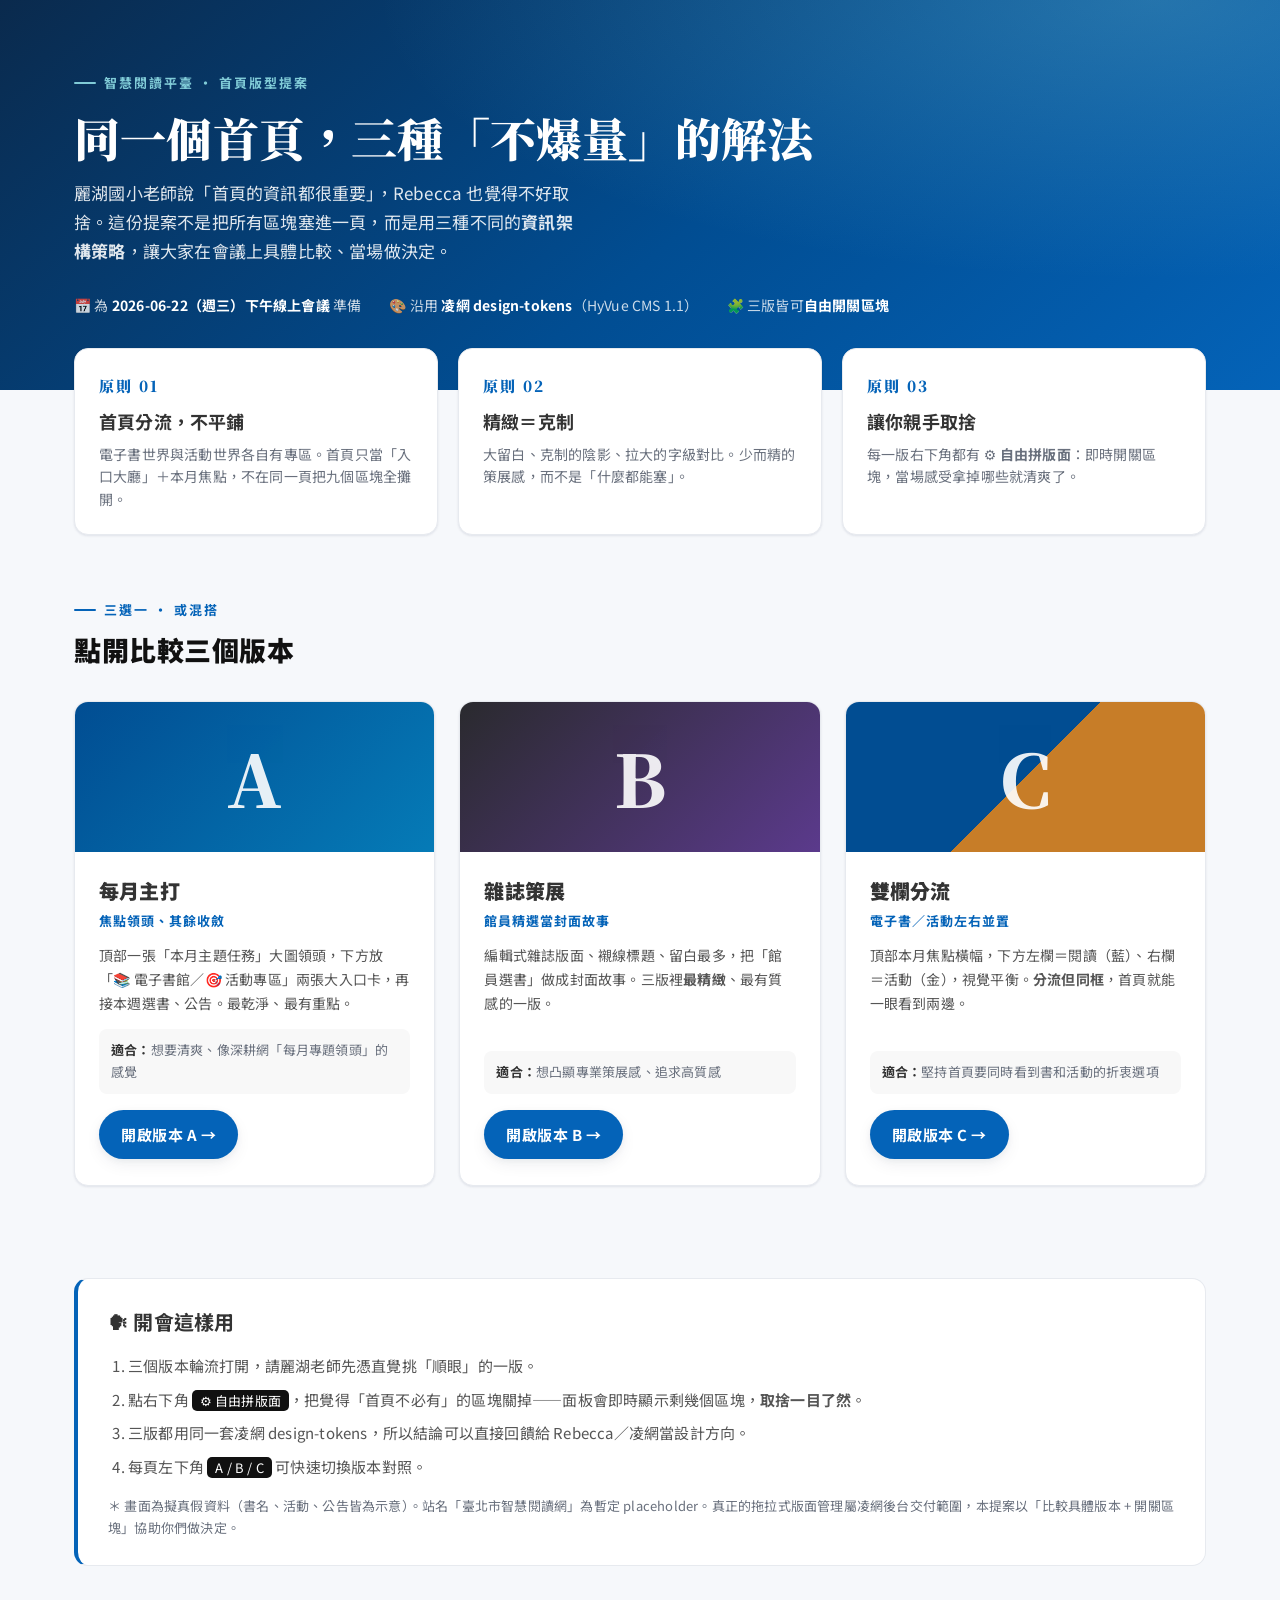
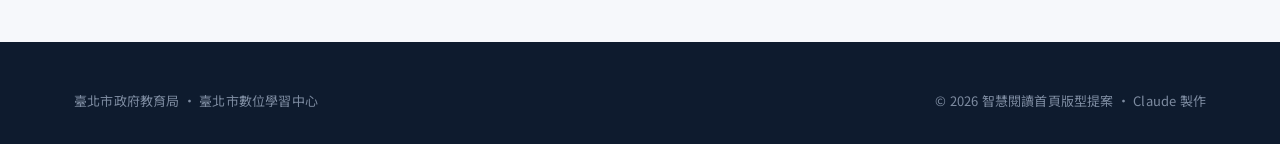
==== index.html @ 20377c33 "智慧閱讀首頁版型提案：3 版本 + 可開關區塊 + 真實 YouTube（小主播/小小說書人） Co-Authored-By: Claude Opus 4.8 (1M context) <norepl" ====
<!DOCTYPE html>
<html lang="zh-Hant">
<head>
<meta charset="UTF-8">
<meta name="viewport" content="width=device-width, initial-scale=1">
<title>智慧閱讀首頁 · 三版型提案｜2026-06-22 線上會議</title>
<link rel="preconnect" href="https://fonts.googleapis.com">
<link rel="preconnect" href="https://fonts.gstatic.com" crossorigin>
<link href="https://fonts.googleapis.com/css2?family=Noto+Sans+TC:wght@400;500;700;900&family=Noto+Serif+TC:wght@700;900&display=swap" rel="stylesheet">
<link rel="stylesheet" href="assets/base.css">
<style>
  body { background: #f6f8fb; }
  .cover-hero {
    background:
      radial-gradient(110% 130% at 90% 0%, rgba(128,203,215,.28), transparent 55%),
      linear-gradient(140deg, #0a2a4d, var(--color-primary-30) 55%, var(--color-primary-50));
    color: #fff; padding: 64px 0 72px;
  }
  .cover-hero .eyebrow { color: var(--color-secondary-80); }
  .cover-hero h1 { font-family: var(--font-serif); font-size: 46px; font-weight: 900; line-height: 1.2; margin: 16px 0 14px; }
  .cover-hero p { font-size: 17px; color: rgba(255,255,255,.88); max-width: 56ch; margin: 0; }
  .meta-row { display: flex; gap: 28px; margin-top: 28px; flex-wrap: wrap; font-size: 14px; color: rgba(255,255,255,.8); }
  .meta-row b { color: #fff; }

  .principle { display: grid; grid-template-columns: repeat(3,1fr); gap: 20px; margin-top: -42px; position: relative; z-index: 2; }
  .principle .card { padding: 24px; }
  .principle .num { font-family: var(--font-serif); font-weight: 900; color: var(--color-primary-50); font-size: 15px; letter-spacing: 2px; }
  .principle h3 { margin: 8px 0 6px; font-size: 18px; }
  .principle p { margin: 0; font-size: 14px; color: var(--color-neutral-30); line-height: 1.6; }

  .ver-cards { display: grid; grid-template-columns: repeat(3,1fr); gap: 24px; }
  .ver-card { display: flex; flex-direction: column; overflow: hidden; padding: 0; }
  .ver-card__top { height: 150px; position: relative; display: grid; place-items: center; color: #fff; }
  .vt-a { background: linear-gradient(135deg, var(--color-primary-30), var(--color-secondary-60)); }
  .vt-b { background: linear-gradient(135deg, #2a2a2e, #5b3a8c); }
  .vt-c { background: linear-gradient(135deg, var(--c-read-dk) 0 50%, var(--c-act) 50% 100%); }
  .ver-card__letter { font-family: var(--font-serif); font-size: 72px; font-weight: 900; opacity: .9; }
  .ver-card__body { padding: 22px 24px 26px; display: flex; flex-direction: column; flex: 1; }
  .ver-card__name { font-size: 20px; font-weight: 900; }
  .ver-card__strap { font-size: 13px; color: var(--color-primary-50); font-weight: 700; letter-spacing: 1px; margin: 2px 0 12px; }
  .ver-card__desc { font-size: 14px; color: var(--color-neutral-20); line-height: 1.7; margin: 0 0 14px; flex: 1; }
  .ver-card__for { font-size: 13px; color: var(--color-neutral-30); background: var(--color-neutral-80); border-radius: 8px; padding: 10px 12px; margin-bottom: 16px; }
  .ver-card__for b { color: var(--color-neutral-10); }

  .howto { background: #fff; border: 1px solid var(--line); border-left: 4px solid var(--color-primary-50); border-radius: var(--radius-med); padding: 26px 30px; }
  .howto h2 { margin: 0 0 14px; font-size: 20px; }
  .howto ol { margin: 0; padding-left: 20px; }
  .howto li { margin: 8px 0; font-size: 15px; color: var(--color-neutral-20); }
  .howto kbd { background: var(--color-neutral-0); color: #fff; border-radius: 5px; padding: 1px 8px; font-size: 13px; font-family: var(--font-face); }

  @media (max-width: 900px){ .principle,.ver-cards{ grid-template-columns:1fr;} .cover-hero h1{ font-size: 34px;} }
</style>
</head>
<body>

<section class="cover-hero">
  <div class="container">
    <span class="eyebrow">智慧閱讀平臺 · 首頁版型提案</span>
    <h1>同一個首頁，三種「不爆量」的解法</h1>
    <p>麗湖國小老師說「首頁的資訊都很重要」，Rebecca 也覺得不好取捨。這份提案不是把所有區塊塞進一頁，而是用三種不同的<strong>資訊架構策略</strong>，讓大家在會議上具體比較、當場做決定。</p>
    <div class="meta-row">
      <span>📅 為 <b>2026-06-22（週三）下午線上會議</b> 準備</span>
      <span>🎨 沿用 <b>凌網 design-tokens</b>（HyVue CMS 1.1）</span>
      <span>🧩 三版皆可<b>自由開關區塊</b></span>
    </div>
  </div>
</section>

<div class="container">
  <div class="principle">
    <div class="card"><div class="num">原則 01</div><h3>首頁分流，不平鋪</h3><p>電子書世界與活動世界各自有專區。首頁只當「入口大廳」＋本月焦點，不在同一頁把九個區塊全攤開。</p></div>
    <div class="card"><div class="num">原則 02</div><h3>精緻＝克制</h3><p>大留白、克制的陰影、拉大的字級對比。少而精的策展感，而不是「什麼都能塞」。</p></div>
    <div class="card"><div class="num">原則 03</div><h3>讓你親手取捨</h3><p>每一版右下角都有 <b>⚙ 自由拼版面</b>：即時開關區塊，當場感受拿掉哪些就清爽了。</p></div>
  </div>
</div>

<section class="section">
  <div class="container">
    <div class="section-head"><div><span class="eyebrow">三選一 · 或混搭</span><h2 class="section-title">點開比較三個版本</h2></div></div>
    <div class="ver-cards">

      <a class="card ver-card" href="version-a.html">
        <div class="ver-card__top vt-a"><span class="ver-card__letter">A</span></div>
        <div class="ver-card__body">
          <div class="ver-card__name">每月主打</div>
          <div class="ver-card__strap">焦點領頭、其餘收斂</div>
          <p class="ver-card__desc">頂部一張「本月主題任務」大圖領頭，下方放「📚 電子書館／🎯 活動專區」兩張大入口卡，再接本週選書、公告。最乾淨、最有重點。</p>
          <div class="ver-card__for"><b>適合：</b>想要清爽、像深耕網「每月專題領頭」的感覺</div>
          <span class="btn" style="align-self:flex-start">開啟版本 A →</span>
        </div>
      </a>

      <a class="card ver-card" href="version-b.html">
        <div class="ver-card__top vt-b"><span class="ver-card__letter">B</span></div>
        <div class="ver-card__body">
          <div class="ver-card__name">雜誌策展</div>
          <div class="ver-card__strap">館員精選當封面故事</div>
          <p class="ver-card__desc">編輯式雜誌版面、襯線標題、留白最多，把「館員選書」做成封面故事。三版裡<strong>最精緻</strong>、最有質感的一版。</p>
          <div class="ver-card__for"><b>適合：</b>想凸顯專業策展感、追求高質感</div>
          <span class="btn" style="align-self:flex-start">開啟版本 B →</span>
        </div>
      </a>

      <a class="card ver-card" href="version-c.html">
        <div class="ver-card__top vt-c"><span class="ver-card__letter">C</span></div>
        <div class="ver-card__body">
          <div class="ver-card__name">雙欄分流</div>
          <div class="ver-card__strap">電子書／活動左右並置</div>
          <p class="ver-card__desc">頂部本月焦點橫幅，下方左欄＝閱讀（藍）、右欄＝活動（金），視覺平衡。<strong>分流但同框</strong>，首頁就能一眼看到兩邊。</p>
          <div class="ver-card__for"><b>適合：</b>堅持首頁要同時看到書和活動的折衷選項</div>
          <span class="btn" style="align-self:flex-start">開啟版本 C →</span>
        </div>
      </a>

    </div>
  </div>
</section>

<section class="section section--tight">
  <div class="container">
    <div class="howto">
      <h2>🗣 開會這樣用</h2>
      <ol>
        <li>三個版本輪流打開，請麗湖老師先憑直覺挑「順眼」的一版。</li>
        <li>點右下角 <kbd>⚙ 自由拼版面</kbd>，把覺得「首頁不必有」的區塊關掉——面板會即時顯示剩幾個區塊，<strong>取捨一目了然</strong>。</li>
        <li>三版都用同一套凌網 design-tokens，所以結論可以直接回饋給 Rebecca／凌網當設計方向。</li>
        <li>每頁左下角 <kbd>A / B / C</kbd> 可快速切換版本對照。</li>
      </ol>
      <p style="margin:16px 0 0;font-size:13px;color:var(--color-neutral-30)">＊ 畫面為擬真假資料（書名、活動、公告皆為示意）。站名「臺北市智慧閱讀網」為暫定 placeholder。真正的拖拉式版面管理屬凌網後台交付範圍，本提案以「比較具體版本 + 開關區塊」協助你們做決定。</p>
    </div>
  </div>
</section>

<footer class="site-footer">
  <div class="container">
    <div class="footer-bottom" style="border-top:0;margin-top:0;padding-top:0">
      <span>臺北市政府教育局 · 臺北市數位學習中心</span>
      <span>© 2026 智慧閱讀首頁版型提案 · Claude 製作</span>
    </div>
  </div>
</footer>

</body>
</html>
---- assets/base.css ----
/* ============================================================
   智慧閱讀首頁版型提案 — 共用基底樣式
   沿用凌網 design-tokens.css（HyVue CMS 1.1 對齊），再加一層「更精緻」的精修
   作者：Claude（為 2026-06-22 線上會議備）
   ============================================================ */

/* ── 凌網 design tokens（節錄，自包含） ── */
:root {
  --color-primary-30:  #014d92;
  --color-primary-50:  #0463b8;
  --color-primary-70:  #e6eef6;
  --color-secondary-40: #2d62b3;
  --color-secondary-60: #057bb7;
  --color-secondary-80: #80cbd7;
  --color-secondary-100:#ebf0f9;

  --color-neutral-0:  #111111;
  --color-neutral-10: #333333;
  --color-neutral-20: #555555;
  --color-neutral-30: #69707d;
  --color-neutral-40: #97a3b6;
  --color-neutral-60: #dee0e3;
  --color-neutral-70: #f1f1f1;
  --color-neutral-80: #f8f8f8;
  --color-neutral-100:#ffffff;

  --color-success-dark:#00754b;
  --color-error-dark:  #c40000;

  /* 精修：閱讀=藍知識感、活動=暖金活力感（克制使用，僅做分流辨識） */
  --c-read:   #0463b8;
  --c-read-dk:#014d92;
  --c-read-lt:#eef4fb;
  --c-act:    #c77d28;   /* 暖琥珀金，給「活動」世界一個辨識色（非 coral） */
  --c-act-dk: #9c5f17;
  --c-act-lt: #fbf4e8;

  /* 精修：更柔的頁面底色與卡片 */
  --page-bg:  #fbfcfd;
  --card-bg:  #ffffff;
  --line:     #e7eaef;

  --font-face: 'Noto Sans TC', system-ui, sans-serif;
  --font-serif:'Noto Serif TC', Georgia, serif;

  --radius-sm:  6px;
  --radius-def: 10px;
  --radius-med: 14px;
  --radius-lg:  22px;
  --radius-full:120px;

  /* 精修：更輕、更層次的陰影 */
  --shadow-xs: 0 1px 2px rgba(16,32,64,.04), 0 1px 3px rgba(16,32,64,.06);
  --shadow-sm: 0 2px 6px rgba(16,32,64,.05), 0 6px 16px rgba(16,32,64,.06);
  --shadow-md: 0 8px 24px -8px rgba(16,32,64,.18);
  --shadow-lg: 0 24px 48px -20px rgba(16,32,64,.22);

  --container: 1180px;
  --ease: cubic-bezier(.2,.7,.2,1);
}

/* ── reset ── */
*,*::before,*::after { box-sizing: border-box; }
html { scroll-behavior: smooth; -webkit-text-size-adjust: 100%; }
body {
  margin: 0;
  font-family: var(--font-face);
  color: var(--color-neutral-10);
  background: var(--page-bg);
  line-height: 1.7;
  letter-spacing: .2px;
  -webkit-font-smoothing: antialiased;
}
img { max-width: 100%; display: block; }
a { color: inherit; text-decoration: none; }
button { font-family: inherit; cursor: pointer; }
:focus-visible { outline: 3px solid var(--color-primary-50); outline-offset: 2px; border-radius: 4px; }

/* ── layout helpers ── */
.container { width: 100%; max-width: var(--container); margin: 0 auto; padding: 0 24px; }
.section { padding: 56px 0; }
.section--tight { padding: 36px 0; }
.stack > * + * { margin-top: var(--gap, 16px); }

/* ── 頁首 ── */
.site-header {
  position: sticky; top: 0; z-index: 40;
  background: rgba(255,255,255,.86);
  backdrop-filter: saturate(140%) blur(10px);
  border-bottom: 1px solid var(--line);
}
.site-header__bar { display: flex; align-items: center; gap: 24px; height: 68px; }
.brand { display: flex; align-items: center; gap: 12px; font-weight: 900; font-size: 19px; letter-spacing: .5px; color: var(--color-primary-30); }
.brand__mark {
  width: 38px; height: 38px; border-radius: 11px; flex: 0 0 auto;
  background: linear-gradient(135deg, var(--color-primary-50), var(--color-secondary-60));
  display: grid; place-items: center; color: #fff; font-size: 20px;
  box-shadow: var(--shadow-sm);
}
.brand__sub { font-size: 11px; font-weight: 500; color: var(--color-neutral-30); letter-spacing: 2px; display: block; }
.nav { display: flex; gap: 4px; margin-left: auto; }
.nav a {
  padding: 8px 14px; border-radius: var(--radius-full); font-size: 15px; font-weight: 500;
  color: var(--color-neutral-20); transition: background .2s var(--ease), color .2s var(--ease);
}
.nav a:hover { background: var(--color-primary-70); color: var(--color-primary-30); }
.nav a.is-current { color: var(--color-primary-50); font-weight: 700; }
.header-user { display: flex; align-items: center; gap: 10px; padding-left: 16px; border-left: 1px solid var(--line); }
.avatar { width: 34px; height: 34px; border-radius: 50%; background: var(--color-secondary-80); display: grid; place-items: center; color: #fff; font-weight: 700; font-size: 14px; }
.header-user__name { font-size: 14px; font-weight: 600; }
.header-user__role { font-size: 11px; color: var(--color-neutral-30); }

/* ── 通用元件 ── */
.eyebrow {
  display: inline-flex; align-items: center; gap: 8px;
  font-size: 13px; font-weight: 700; letter-spacing: 2px;
  color: var(--color-primary-50); text-transform: uppercase;
}
.eyebrow::before { content: ""; width: 22px; height: 2px; background: currentColor; border-radius: 2px; }
.section-head { display: flex; align-items: flex-end; justify-content: space-between; gap: 16px; margin-bottom: 28px; flex-wrap: wrap; }
.section-title { font-size: 27px; font-weight: 900; letter-spacing: .5px; margin: 6px 0 0; color: var(--color-neutral-0); }
.section-desc { color: var(--color-neutral-30); font-size: 15px; margin: 6px 0 0; }
.more-link { font-size: 14px; font-weight: 700; color: var(--color-primary-50); display: inline-flex; align-items: center; gap: 4px; }
.more-link:hover { color: var(--color-primary-30); }
.more-link::after { content: "→"; transition: transform .2s var(--ease); }
.more-link:hover::after { transform: translateX(3px); }

.btn {
  display: inline-flex; align-items: center; justify-content: center; gap: 8px;
  padding: 12px 22px; border-radius: var(--radius-full); border: 0;
  font-size: 15px; font-weight: 700; letter-spacing: .5px;
  background: var(--color-primary-50); color: #fff;
  box-shadow: var(--shadow-sm); transition: transform .15s var(--ease), box-shadow .2s var(--ease), background .2s;
}
.btn:hover { background: var(--color-primary-30); transform: translateY(-2px); box-shadow: var(--shadow-md); }
.btn--ghost { background: transparent; color: var(--color-primary-50); box-shadow: inset 0 0 0 1.5px var(--color-neutral-60); }
.btn--ghost:hover { background: var(--color-primary-70); color: var(--color-primary-30); box-shadow: inset 0 0 0 1.5px var(--color-primary-50); transform: translateY(-2px); }
.btn--act { background: var(--c-act); }
.btn--act:hover { background: var(--c-act-dk); }
.btn--lg { padding: 15px 30px; font-size: 16px; }

.tag {
  display: inline-flex; align-items: center; gap: 5px;
  font-size: 12px; font-weight: 700; letter-spacing: .5px;
  padding: 4px 11px; border-radius: var(--radius-full);
  background: var(--color-primary-70); color: var(--color-primary-30);
}
.tag--act { background: var(--c-act-lt); color: var(--c-act-dk); }
.tag--new { background: #fdecef; color: var(--color-error-dark); }
.tag--green{ background: #e6f4ee; color: var(--color-success-dark); }

/* ── 書卡 ── */
.book { width: 100%; }
.book__cover {
  position: relative; aspect-ratio: 3/4; border-radius: var(--radius-def); overflow: hidden;
  box-shadow: var(--shadow-sm); transition: transform .25s var(--ease), box-shadow .25s var(--ease);
  display: flex; align-items: flex-end; justify-content: center; color: #fff; text-align: center;
  background-size: cover; background-position: center; background-color: var(--color-primary-30);
}
.book__cover::before { content: ""; position: absolute; inset: 0; background: linear-gradient(to top, rgba(8,18,38,.82) 0%, rgba(8,18,38,.28) 46%, rgba(8,18,38,.04) 100%); }
.book__cover > * { position: relative; z-index: 1; }
.book:hover .book__cover { transform: translateY(-5px); box-shadow: var(--shadow-md); }
.book__cover-title { font-family: var(--font-serif); font-weight: 700; font-size: 17px; line-height: 1.35; text-shadow: 0 2px 8px rgba(0,0,0,.5); padding: 0 12px 14px; }
.book__badge { position: absolute; top: 8px; left: 8px; z-index: 2; }
.book__sr { position: absolute; bottom: 8px; right: 8px; z-index: 2; font-size: 11px; font-weight: 700; background: rgba(0,0,0,.5); color: #fff; padding: 2px 8px; border-radius: var(--radius-full); }

/* 圖片媒體框（活動/成果/影片用） */
.media { position: relative; background-size: cover; background-position: center; background-color: var(--color-neutral-60); overflow: hidden; }
.media--16x10 { aspect-ratio: 16/10; }
.media--16x9  { aspect-ratio: 16/9; }
/* YouTube 風格播放鍵 */
.play::after {
  content: "▶"; position: absolute; inset: 0; margin: auto; width: 56px; height: 56px;
  display: grid; place-items: center; border-radius: 50%;
  background: rgba(229,57,53,.92); color: #fff; font-size: 20px; padding-left: 4px;
  box-shadow: 0 6px 18px rgba(0,0,0,.35); transition: transform .2s var(--ease), background .2s;
}
.play:hover::after { transform: scale(1.08); background: #e53935; }
.media__tag { position: absolute; top: 10px; left: 10px; z-index: 2; }
.media__dur { position: absolute; bottom: 8px; right: 8px; z-index: 2; font-size: 11px; font-weight: 700; background: rgba(0,0,0,.7); color: #fff; padding: 2px 7px; border-radius: 4px; }
.book__title { font-size: 15px; font-weight: 700; margin: 12px 0 2px; color: var(--color-neutral-10); }
.book__meta { font-size: 13px; color: var(--color-neutral-30); }

/* 書封配色（擬真假資料用） */
.cv1 { background: linear-gradient(150deg,#0463b8,#057bb7); }
.cv2 { background: linear-gradient(150deg,#2d62b3,#80cbd7); }
.cv3 { background: linear-gradient(150deg,#9c5f17,#c77d28); }
.cv4 { background: linear-gradient(150deg,#00754b,#80cbd7); }
.cv5 { background: linear-gradient(150deg,#5b3a8c,#2d62b3); }
.cv6 { background: linear-gradient(150deg,#b5294e,#c77d28); }

/* ── 卡片 ── */
.card {
  background: var(--card-bg); border: 1px solid var(--line); border-radius: var(--radius-med);
  padding: 22px; box-shadow: var(--shadow-xs); transition: transform .2s var(--ease), box-shadow .2s var(--ease), border-color .2s;
}
.card:hover { box-shadow: var(--shadow-sm); border-color: var(--color-neutral-60); transform: translateY(-3px); }

/* ── 公告列 ── */
.notice { display: flex; align-items: center; gap: 14px; padding: 14px 4px; border-bottom: 1px solid var(--line); }
.notice:last-child { border-bottom: 0; }
.notice__date { flex: 0 0 auto; text-align: center; line-height: 1.1; color: var(--color-primary-50); }
.notice__day { font-size: 22px; font-weight: 900; }
.notice__mon { font-size: 11px; color: var(--color-neutral-30); }
.notice__body { flex: 1; }
.notice__title { font-size: 15px; font-weight: 600; }
.notice:hover .notice__title { color: var(--color-primary-50); }

/* ── 頁尾 ── */
.site-footer { background: #0e1b2e; color: #b9c4d4; padding: 48px 0 32px; margin-top: 40px; }
.site-footer a:hover { color: #fff; }
.footer-grid { display: flex; gap: 40px; flex-wrap: wrap; justify-content: space-between; }
.footer-brand { font-weight: 900; color: #fff; font-size: 18px; margin-bottom: 8px; }
.footer-col h4 { color: #fff; font-size: 14px; margin: 0 0 12px; letter-spacing: 1px; }
.footer-col ul { list-style: none; margin: 0; padding: 0; }
.footer-col li { margin: 7px 0; font-size: 14px; }
.footer-badges { display: flex; gap: 12px; align-items: center; margin-top: 14px; }
.footer-badge { font-size: 11px; border: 1px solid #2a3b54; padding: 6px 10px; border-radius: 6px; color: #8fa0b8; }
.footer-bottom { margin-top: 32px; padding-top: 20px; border-top: 1px solid #1d2c42; font-size: 13px; color: #7d8ba0; display: flex; justify-content: space-between; flex-wrap: wrap; gap: 10px; }

/* ============================================================
   ⚙ 區塊面板（show / hide blocks）— 三版共用
   讓麗湖老師親手「拼版」、感受取捨後的爆量程度
   ============================================================ */
.panel-toggle {
  position: fixed; right: 22px; bottom: 22px; z-index: 60;
  display: inline-flex; align-items: center; gap: 9px;
  padding: 13px 20px; border-radius: var(--radius-full); border: 0;
  background: var(--color-neutral-0); color: #fff; font-weight: 700; font-size: 14px;
  box-shadow: var(--shadow-lg);
  transition: transform .2s var(--ease);
}
.panel-toggle:hover { transform: translateY(-2px) scale(1.02); }
.panel-toggle__gear { font-size: 17px; }

.panel {
  position: fixed; right: 22px; bottom: 80px; z-index: 61; width: 320px; max-width: calc(100vw - 44px);
  background: #fff; border: 1px solid var(--line); border-radius: var(--radius-med);
  box-shadow: var(--shadow-lg); overflow: hidden;
  transform: translateY(12px) scale(.98); opacity: 0; pointer-events: none;
  transition: transform .22s var(--ease), opacity .22s var(--ease);
}
.panel.is-open { transform: none; opacity: 1; pointer-events: auto; }
.panel__head { padding: 16px 18px; background: var(--color-primary-30); color: #fff; }
.panel__head h3 { margin: 0; font-size: 15px; font-weight: 800; letter-spacing: .5px; }
.panel__head p { margin: 4px 0 0; font-size: 12px; color: #c9dcf0; line-height: 1.5; }
.panel__list { max-height: 46vh; overflow-y: auto; padding: 8px; }
.panel__item { display: flex; align-items: center; gap: 11px; padding: 9px 11px; border-radius: var(--radius-sm); cursor: pointer; transition: background .15s; }
.panel__item:hover { background: var(--color-neutral-80); }
.panel__item input { width: 17px; height: 17px; accent-color: var(--color-primary-50); flex: 0 0 auto; }
.panel__item span { font-size: 14px; font-weight: 600; color: var(--color-neutral-10); }
.panel__item small { margin-left: auto; font-size: 11px; color: var(--color-neutral-30); }
.panel__foot { display: flex; align-items: center; justify-content: space-between; gap: 10px; padding: 12px 16px; border-top: 1px solid var(--line); background: var(--color-neutral-80); }
.panel__count { font-size: 13px; color: var(--color-neutral-20); }
.panel__count b { color: var(--color-primary-50); }
.panel__reset { font-size: 13px; font-weight: 700; color: var(--color-primary-50); background: none; border: 0; padding: 6px 8px; border-radius: 6px; }
.panel__reset:hover { background: var(--color-primary-70); }

/* 被關閉的區塊 */
[data-block].is-hidden { display: none !important; }

/* 版本切換小膠囊（每頁右下/左下） */
.ver-switch {
  position: fixed; left: 22px; bottom: 22px; z-index: 60;
  display: flex; gap: 4px; padding: 5px; background: #fff;
  border: 1px solid var(--line); border-radius: var(--radius-full); box-shadow: var(--shadow-md);
}
.ver-switch a { width: 34px; height: 34px; border-radius: 50%; display: grid; place-items: center; font-weight: 800; font-size: 14px; color: var(--color-neutral-30); }
.ver-switch a:hover { background: var(--color-neutral-80); color: var(--color-primary-50); }
.ver-switch a.is-current { background: var(--color-primary-50); color: #fff; }
.ver-switch__home { font-size: 16px; }

/* ── 動畫 ── */
@keyframes rise { from { opacity: 0; transform: translateY(16px); } to { opacity: 1; transform: none; } }
.reveal { animation: rise .6s var(--ease) both; }

@media (prefers-reduced-motion: reduce) {
  *, *::before, *::after { animation-duration: .001ms !important; transition-duration: .001ms !important; scroll-behavior: auto !important; }
}

/* ── RWD ── */
@media (max-width: 860px) {
  .nav { display: none; }
  .section { padding: 40px 0; }
  .section-title { font-size: 23px; }
  .panel-toggle span.label { display: none; }
}
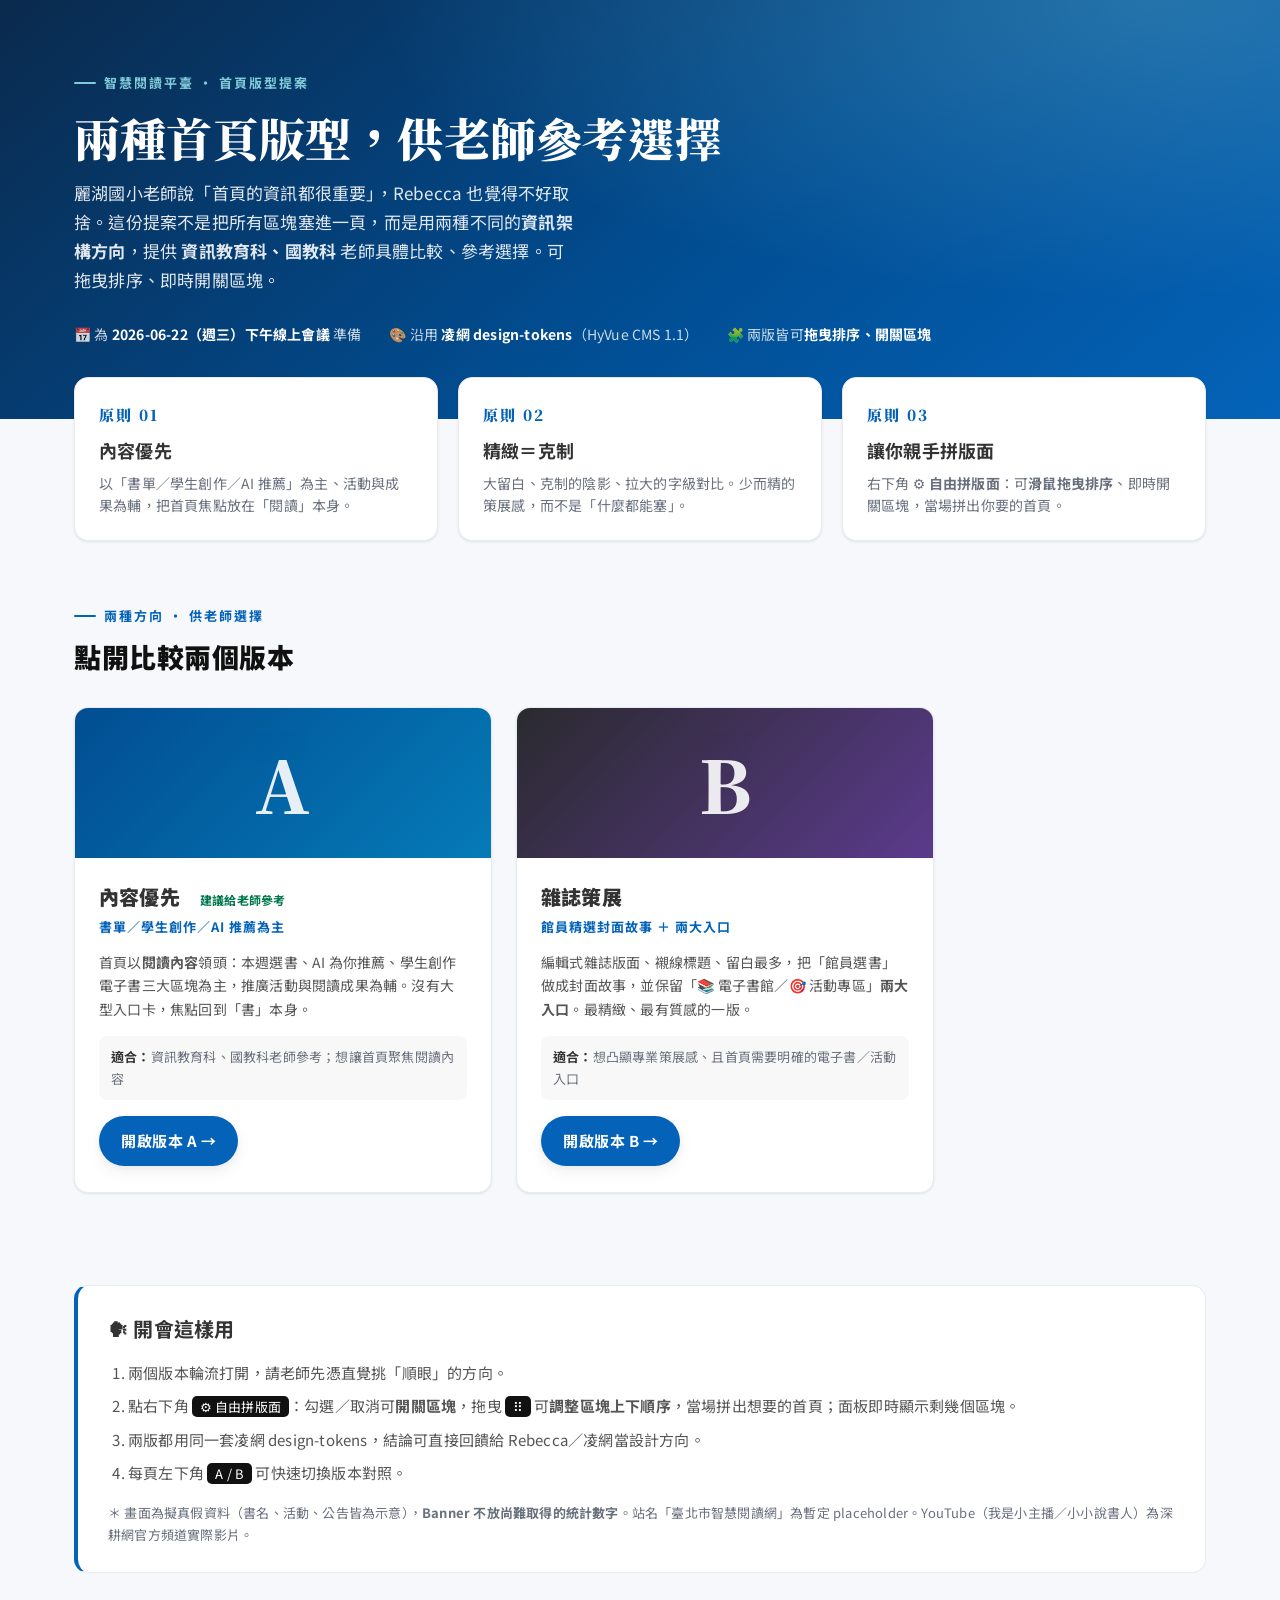
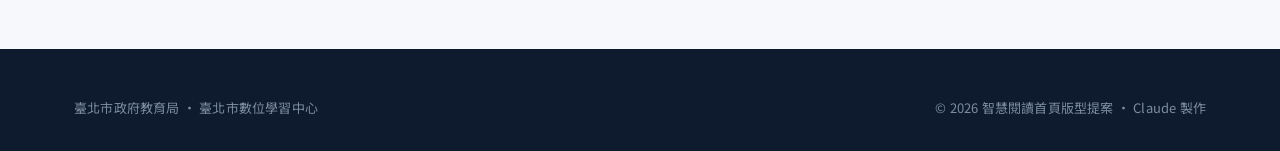
==== commit 0fc663db: "改版：收斂為 A(內容優先)+B(雜誌策展)、入口只留 B、移除 Banner 統計；面板支援拖曳排序；新增國中『以書映光』挑戰任務＋優良作品 - 移除 C 版 - A 改為內容優先（書單/AI推薦/" ====
--- a/index.html
+++ b/index.html
@@ -28,7 +28,7 @@
   .principle h3 { margin: 8px 0 6px; font-size: 18px; }
   .principle p { margin: 0; font-size: 14px; color: var(--color-neutral-30); line-height: 1.6; }
 
-  .ver-cards { display: grid; grid-template-columns: repeat(3,1fr); gap: 24px; }
+  .ver-cards { display: grid; grid-template-columns: repeat(2,1fr); gap: 24px; max-width: 860px; }
   .ver-card { display: flex; flex-direction: column; overflow: hidden; padding: 0; }
   .ver-card__top { height: 150px; position: relative; display: grid; place-items: center; color: #fff; }
   .vt-a { background: linear-gradient(135deg, var(--color-primary-30), var(--color-secondary-60)); }
@@ -56,36 +56,36 @@
 <section class="cover-hero">
   <div class="container">
     <span class="eyebrow">智慧閱讀平臺 · 首頁版型提案</span>
-    <h1>同一個首頁，三種「不爆量」的解法</h1>
-    <p>麗湖國小老師說「首頁的資訊都很重要」，Rebecca 也覺得不好取捨。這份提案不是把所有區塊塞進一頁，而是用三種不同的<strong>資訊架構策略</strong>，讓大家在會議上具體比較、當場做決定。</p>
+    <h1>兩種首頁版型，供老師參考選擇</h1>
+    <p>麗湖國小老師說「首頁的資訊都很重要」，Rebecca 也覺得不好取捨。這份提案不是把所有區塊塞進一頁，而是用兩種不同的<strong>資訊架構方向</strong>，提供 <b>資訊教育科、國教科</b> 老師具體比較、參考選擇。可拖曳排序、即時開關區塊。</p>
     <div class="meta-row">
       <span>📅 為 <b>2026-06-22（週三）下午線上會議</b> 準備</span>
       <span>🎨 沿用 <b>凌網 design-tokens</b>（HyVue CMS 1.1）</span>
-      <span>🧩 三版皆可<b>自由開關區塊</b></span>
+      <span>🧩 兩版皆可<b>拖曳排序、開關區塊</b></span>
     </div>
   </div>
 </section>
 
 <div class="container">
   <div class="principle">
-    <div class="card"><div class="num">原則 01</div><h3>首頁分流，不平鋪</h3><p>電子書世界與活動世界各自有專區。首頁只當「入口大廳」＋本月焦點，不在同一頁把九個區塊全攤開。</p></div>
+    <div class="card"><div class="num">原則 01</div><h3>內容優先</h3><p>以「書單／學生創作／AI 推薦」為主、活動與成果為輔，把首頁焦點放在「閱讀」本身。</p></div>
     <div class="card"><div class="num">原則 02</div><h3>精緻＝克制</h3><p>大留白、克制的陰影、拉大的字級對比。少而精的策展感，而不是「什麼都能塞」。</p></div>
-    <div class="card"><div class="num">原則 03</div><h3>讓你親手取捨</h3><p>每一版右下角都有 <b>⚙ 自由拼版面</b>：即時開關區塊，當場感受拿掉哪些就清爽了。</p></div>
+    <div class="card"><div class="num">原則 03</div><h3>讓你親手拼版面</h3><p>右下角 <b>⚙ 自由拼版面</b>：可<b>滑鼠拖曳排序</b>、即時開關區塊，當場拼出你要的首頁。</p></div>
   </div>
 </div>
 
 <section class="section">
   <div class="container">
-    <div class="section-head"><div><span class="eyebrow">三選一 · 或混搭</span><h2 class="section-title">點開比較三個版本</h2></div></div>
+    <div class="section-head"><div><span class="eyebrow">兩種方向 · 供老師選擇</span><h2 class="section-title">點開比較兩個版本</h2></div></div>
     <div class="ver-cards">
 
       <a class="card ver-card" href="version-a.html">
         <div class="ver-card__top vt-a"><span class="ver-card__letter">A</span></div>
         <div class="ver-card__body">
-          <div class="ver-card__name">每月主打</div>
-          <div class="ver-card__strap">焦點領頭、其餘收斂</div>
-          <p class="ver-card__desc">頂部一張「本月主題任務」大圖領頭，下方放「📚 電子書館／🎯 活動專區」兩張大入口卡，再接本週選書、公告。最乾淨、最有重點。</p>
-          <div class="ver-card__for"><b>適合：</b>想要清爽、像深耕網「每月專題領頭」的感覺</div>
+          <div class="ver-card__name">內容優先　<span style="font-size:12px;color:var(--color-success-dark);font-weight:700">建議給老師參考</span></div>
+          <div class="ver-card__strap">書單／學生創作／AI 推薦為主</div>
+          <p class="ver-card__desc">首頁以<strong>閱讀內容</strong>領頭：本週選書、AI 為你推薦、學生創作電子書三大區塊為主，推廣活動與閱讀成果為輔。沒有大型入口卡，焦點回到「書」本身。</p>
+          <div class="ver-card__for"><b>適合：</b>資訊教育科、國教科老師參考；想讓首頁聚焦閱讀內容</div>
           <span class="btn" style="align-self:flex-start">開啟版本 A →</span>
         </div>
       </a>
@@ -94,21 +94,10 @@
         <div class="ver-card__top vt-b"><span class="ver-card__letter">B</span></div>
         <div class="ver-card__body">
           <div class="ver-card__name">雜誌策展</div>
-          <div class="ver-card__strap">館員精選當封面故事</div>
-          <p class="ver-card__desc">編輯式雜誌版面、襯線標題、留白最多，把「館員選書」做成封面故事。三版裡<strong>最精緻</strong>、最有質感的一版。</p>
-          <div class="ver-card__for"><b>適合：</b>想凸顯專業策展感、追求高質感</div>
+          <div class="ver-card__strap">館員精選封面故事 ＋ 兩大入口</div>
+          <p class="ver-card__desc">編輯式雜誌版面、襯線標題、留白最多，把「館員選書」做成封面故事，並保留「📚 電子書館／🎯 活動專區」<strong>兩大入口</strong>。最精緻、最有質感的一版。</p>
+          <div class="ver-card__for"><b>適合：</b>想凸顯專業策展感、且首頁需要明確的電子書／活動入口</div>
           <span class="btn" style="align-self:flex-start">開啟版本 B →</span>
-        </div>
-      </a>
-
-      <a class="card ver-card" href="version-c.html">
-        <div class="ver-card__top vt-c"><span class="ver-card__letter">C</span></div>
-        <div class="ver-card__body">
-          <div class="ver-card__name">雙欄分流</div>
-          <div class="ver-card__strap">電子書／活動左右並置</div>
-          <p class="ver-card__desc">頂部本月焦點橫幅，下方左欄＝閱讀（藍）、右欄＝活動（金），視覺平衡。<strong>分流但同框</strong>，首頁就能一眼看到兩邊。</p>
-          <div class="ver-card__for"><b>適合：</b>堅持首頁要同時看到書和活動的折衷選項</div>
-          <span class="btn" style="align-self:flex-start">開啟版本 C →</span>
         </div>
       </a>
 
@@ -121,12 +110,12 @@
     <div class="howto">
       <h2>🗣 開會這樣用</h2>
       <ol>
-        <li>三個版本輪流打開，請麗湖老師先憑直覺挑「順眼」的一版。</li>
-        <li>點右下角 <kbd>⚙ 自由拼版面</kbd>，把覺得「首頁不必有」的區塊關掉——面板會即時顯示剩幾個區塊，<strong>取捨一目了然</strong>。</li>
-        <li>三版都用同一套凌網 design-tokens，所以結論可以直接回饋給 Rebecca／凌網當設計方向。</li>
-        <li>每頁左下角 <kbd>A / B / C</kbd> 可快速切換版本對照。</li>
+        <li>兩個版本輪流打開，請老師先憑直覺挑「順眼」的方向。</li>
+        <li>點右下角 <kbd>⚙ 自由拼版面</kbd>：勾選／取消可<strong>開關區塊</strong>，拖曳 <kbd>⠿</kbd> 可<strong>調整區塊上下順序</strong>，當場拼出想要的首頁；面板即時顯示剩幾個區塊。</li>
+        <li>兩版都用同一套凌網 design-tokens，結論可直接回饋給 Rebecca／凌網當設計方向。</li>
+        <li>每頁左下角 <kbd>A / B</kbd> 可快速切換版本對照。</li>
       </ol>
-      <p style="margin:16px 0 0;font-size:13px;color:var(--color-neutral-30)">＊ 畫面為擬真假資料（書名、活動、公告皆為示意）。站名「臺北市智慧閱讀網」為暫定 placeholder。真正的拖拉式版面管理屬凌網後台交付範圍，本提案以「比較具體版本 + 開關區塊」協助你們做決定。</p>
+      <p style="margin:16px 0 0;font-size:13px;color:var(--color-neutral-30)">＊ 畫面為擬真假資料（書名、活動、公告皆為示意），<strong>Banner 不放尚難取得的統計數字</strong>。站名「臺北市智慧閱讀網」為暫定 placeholder。YouTube（我是小主播／小小說書人）為深耕網官方頻道實際影片。</p>
     </div>
   </div>
 </section>
--- a/assets/base.css
+++ b/assets/base.css
@@ -196,6 +196,66 @@
 }
 .card:hover { box-shadow: var(--shadow-sm); border-color: var(--color-neutral-60); transform: translateY(-3px); }
 
+/* ── 閱讀挑戰任務（國中深耕閱讀 · 投稿）── */
+.challenge { display: grid; grid-template-columns: 188px 1fr; gap: 30px; align-items: center; background: linear-gradient(135deg, #ffffff, #f4f0fb); border: 1px solid #e6e0f2; border-left: 5px solid #6b4ea8; border-radius: var(--radius-med); padding: 26px 30px; box-shadow: var(--shadow-xs); }
+.challenge__cover { aspect-ratio: 3/4; border-radius: var(--radius-def); background-size: cover; background-position: center; box-shadow: var(--shadow-sm); position: relative; display: flex; align-items: flex-end; justify-content: center; color: #fff; }
+.challenge__cover::before { content: ""; position: absolute; inset: 0; border-radius: inherit; background: linear-gradient(to top, rgba(20,10,40,.78), rgba(20,10,40,.05) 60%); }
+.challenge__cover span { position: relative; z-index: 1; font-family: var(--font-serif); font-weight: 700; font-size: 17px; padding: 0 10px 12px; text-align: center; text-shadow: 0 2px 8px rgba(0,0,0,.5); }
+.challenge__kicker { display: inline-flex; gap: 8px; align-items: center; font-size: 13px; font-weight: 700; letter-spacing: 2px; color: #6b4ea8; }
+.challenge__title { font-family: var(--font-serif); font-size: 23px; font-weight: 900; margin: 9px 0 8px; color: var(--color-neutral-0); line-height: 1.4; }
+.challenge__task { font-size: 15px; color: var(--color-neutral-20); line-height: 1.75; margin: 0 0 14px; }
+.challenge__task b { color: #6b4ea8; }
+.challenge__meta { display: flex; gap: 22px; flex-wrap: wrap; margin-bottom: 16px; font-size: 13px; color: var(--color-neutral-30); }
+.challenge__meta b { color: var(--color-neutral-10); }
+.challenge__cta { display: flex; gap: 12px; flex-wrap: wrap; }
+.btn--chal { background: #6b4ea8; }
+.btn--chal:hover { background: #553c87; }
+@media (max-width: 680px){ .challenge { grid-template-columns: 1fr; } .challenge__cover { max-width: 156px; } }
+
+/* 以書映光 · 優良作品（學生投稿）*/
+.work-subhead { display: flex; align-items: baseline; justify-content: space-between; gap: 12px; margin: 28px 0 16px; }
+.work-subhead h3 { font-family: var(--font-serif); font-size: 19px; margin: 0; color: var(--color-neutral-0); }
+.work-grid { display: grid; grid-template-columns: repeat(6, 1fr); gap: 16px; }
+.work-card { background: #fff; border: 1px solid var(--line); border-radius: var(--radius-def); overflow: hidden; box-shadow: var(--shadow-xs); transition: transform .2s var(--ease), box-shadow .2s var(--ease); }
+.work-card:hover { transform: translateY(-3px); box-shadow: var(--shadow-sm); }
+.work-card__thumb { aspect-ratio: 4/3; position: relative; display: grid; place-items: center; font-size: 30px; color: #6b4ea8; background: linear-gradient(135deg, #f4f0fb, #e7def5); }
+.work-card__badge { position: absolute; top: 8px; left: 8px; }
+.work-card__rdr { position: absolute; bottom: 7px; left: 7px; right: 7px; font-size: 11px; color: var(--color-neutral-20); background: rgba(255,255,255,.88); border-radius: var(--radius-full); padding: 2px 8px; text-align: center; }
+.work-card__body { padding: 10px 12px 13px; }
+.work-card__who { font-size: 14px; font-weight: 700; color: var(--color-neutral-10); }
+.work-card__sch { font-size: 12px; color: var(--color-neutral-30); margin-top: 2px; }
+.work-card__more { font-size: 12px; font-weight: 700; color: #6b4ea8; margin-top: 7px; display: inline-block; }
+@media (max-width: 980px){ .work-grid { grid-template-columns: repeat(3, 1fr); } }
+@media (max-width: 520px){ .work-grid { grid-template-columns: repeat(2, 1fr); } }
+
+/* ── 推廣活動 卡片區 ── */
+.act-grid { display: grid; grid-template-columns: repeat(4, 1fr); gap: 18px; }
+.act-card { position: relative; display: flex; flex-direction: column; gap: 11px; padding: 22px 20px; background: var(--card-bg); border: 1px solid var(--line); border-radius: var(--radius-med); box-shadow: var(--shadow-xs); transition: transform .2s var(--ease), box-shadow .2s var(--ease), border-color .2s; }
+.act-card:hover { transform: translateY(-4px); box-shadow: var(--shadow-sm); border-color: var(--c-act); }
+.act-card__icon { width: 48px; height: 48px; border-radius: 13px; display: grid; place-items: center; font-size: 23px; color: #fff; background: linear-gradient(135deg, var(--c-act-dk), var(--c-act)); box-shadow: var(--shadow-xs); }
+.act-card--read:hover { border-color: var(--c-read); }
+.act-card--read .act-card__icon { background: linear-gradient(135deg, var(--c-read-dk), var(--c-read)); }
+.act-card__title { font-size: 16px; font-weight: 800; color: var(--color-neutral-10); }
+.act-card:hover .act-card__title { color: var(--c-act-dk); }
+.act-card--read:hover .act-card__title { color: var(--c-read-dk); }
+.act-card__desc { font-size: 13px; color: var(--color-neutral-30); line-height: 1.6; flex: 1; }
+.act-card__foot { display: flex; align-items: center; gap: 8px; flex-wrap: wrap; }
+@media (max-width: 980px){ .act-grid { grid-template-columns: repeat(2, 1fr); } }
+@media (max-width: 520px){ .act-grid { grid-template-columns: 1fr; } }
+
+/* ── 閱讀專欄 文章卡（閱讀私房菜）── */
+.col-grid { display: grid; grid-template-columns: repeat(4, 1fr); gap: 20px; }
+.col-card { display: flex; flex-direction: column; background: var(--card-bg); border: 1px solid var(--line); border-radius: var(--radius-med); overflow: hidden; box-shadow: var(--shadow-xs); transition: transform .2s var(--ease), box-shadow .2s var(--ease), border-color .2s; }
+.col-card:hover { transform: translateY(-3px); box-shadow: var(--shadow-sm); border-color: var(--color-neutral-60); }
+.col-card__img { aspect-ratio: 16/10; background-size: cover; background-position: center; background-color: var(--color-neutral-60); }
+.col-card__body { padding: 15px 17px 18px; display: flex; flex-direction: column; gap: 9px; flex: 1; }
+.col-card__title { font-size: 15px; font-weight: 700; line-height: 1.55; color: var(--color-neutral-10); }
+.col-card:hover .col-card__title { color: var(--color-primary-50); }
+.col-card__excerpt { font-size: 13px; color: var(--color-neutral-30); line-height: 1.6; flex: 1; }
+.col-card__more { font-size: 13px; font-weight: 700; color: var(--color-primary-50); }
+@media (max-width: 900px){ .col-grid { grid-template-columns: repeat(2, 1fr); } }
+@media (max-width: 520px){ .col-grid { grid-template-columns: 1fr; } }
+
 /* ── 公告列 ── */
 .notice { display: flex; align-items: center; gap: 14px; padding: 14px 4px; border-bottom: 1px solid var(--line); }
 .notice:last-child { border-bottom: 0; }
@@ -245,11 +305,14 @@
 .panel__head h3 { margin: 0; font-size: 15px; font-weight: 800; letter-spacing: .5px; }
 .panel__head p { margin: 4px 0 0; font-size: 12px; color: #c9dcf0; line-height: 1.5; }
 .panel__list { max-height: 46vh; overflow-y: auto; padding: 8px; }
-.panel__item { display: flex; align-items: center; gap: 11px; padding: 9px 11px; border-radius: var(--radius-sm); cursor: pointer; transition: background .15s; }
+.panel__item { display: flex; align-items: center; gap: 10px; padding: 9px 10px; border-radius: var(--radius-sm); transition: background .15s, box-shadow .15s; background: #fff; }
 .panel__item:hover { background: var(--color-neutral-80); }
-.panel__item input { width: 17px; height: 17px; accent-color: var(--color-primary-50); flex: 0 0 auto; }
-.panel__item span { font-size: 14px; font-weight: 600; color: var(--color-neutral-10); }
-.panel__item small { margin-left: auto; font-size: 11px; color: var(--color-neutral-30); }
+.panel__item input { width: 17px; height: 17px; accent-color: var(--color-primary-50); flex: 0 0 auto; cursor: pointer; }
+.panel__item .panel__name { font-size: 14px; font-weight: 600; color: var(--color-neutral-10); }
+.panel__item small { margin-left: auto; font-size: 11px; color: var(--color-neutral-30); background: var(--color-neutral-70); padding: 1px 7px; border-radius: var(--radius-full); }
+.panel__drag { flex: 0 0 auto; cursor: grab; color: var(--color-neutral-40); font-size: 15px; line-height: 1; padding: 2px; user-select: none; }
+.panel__drag:active { cursor: grabbing; }
+.panel__item.dragging { opacity: .85; box-shadow: var(--shadow-md); background: var(--color-primary-70); cursor: grabbing; }
 .panel__foot { display: flex; align-items: center; justify-content: space-between; gap: 10px; padding: 12px 16px; border-top: 1px solid var(--line); background: var(--color-neutral-80); }
 .panel__count { font-size: 13px; color: var(--color-neutral-20); }
 .panel__count b { color: var(--color-primary-50); }
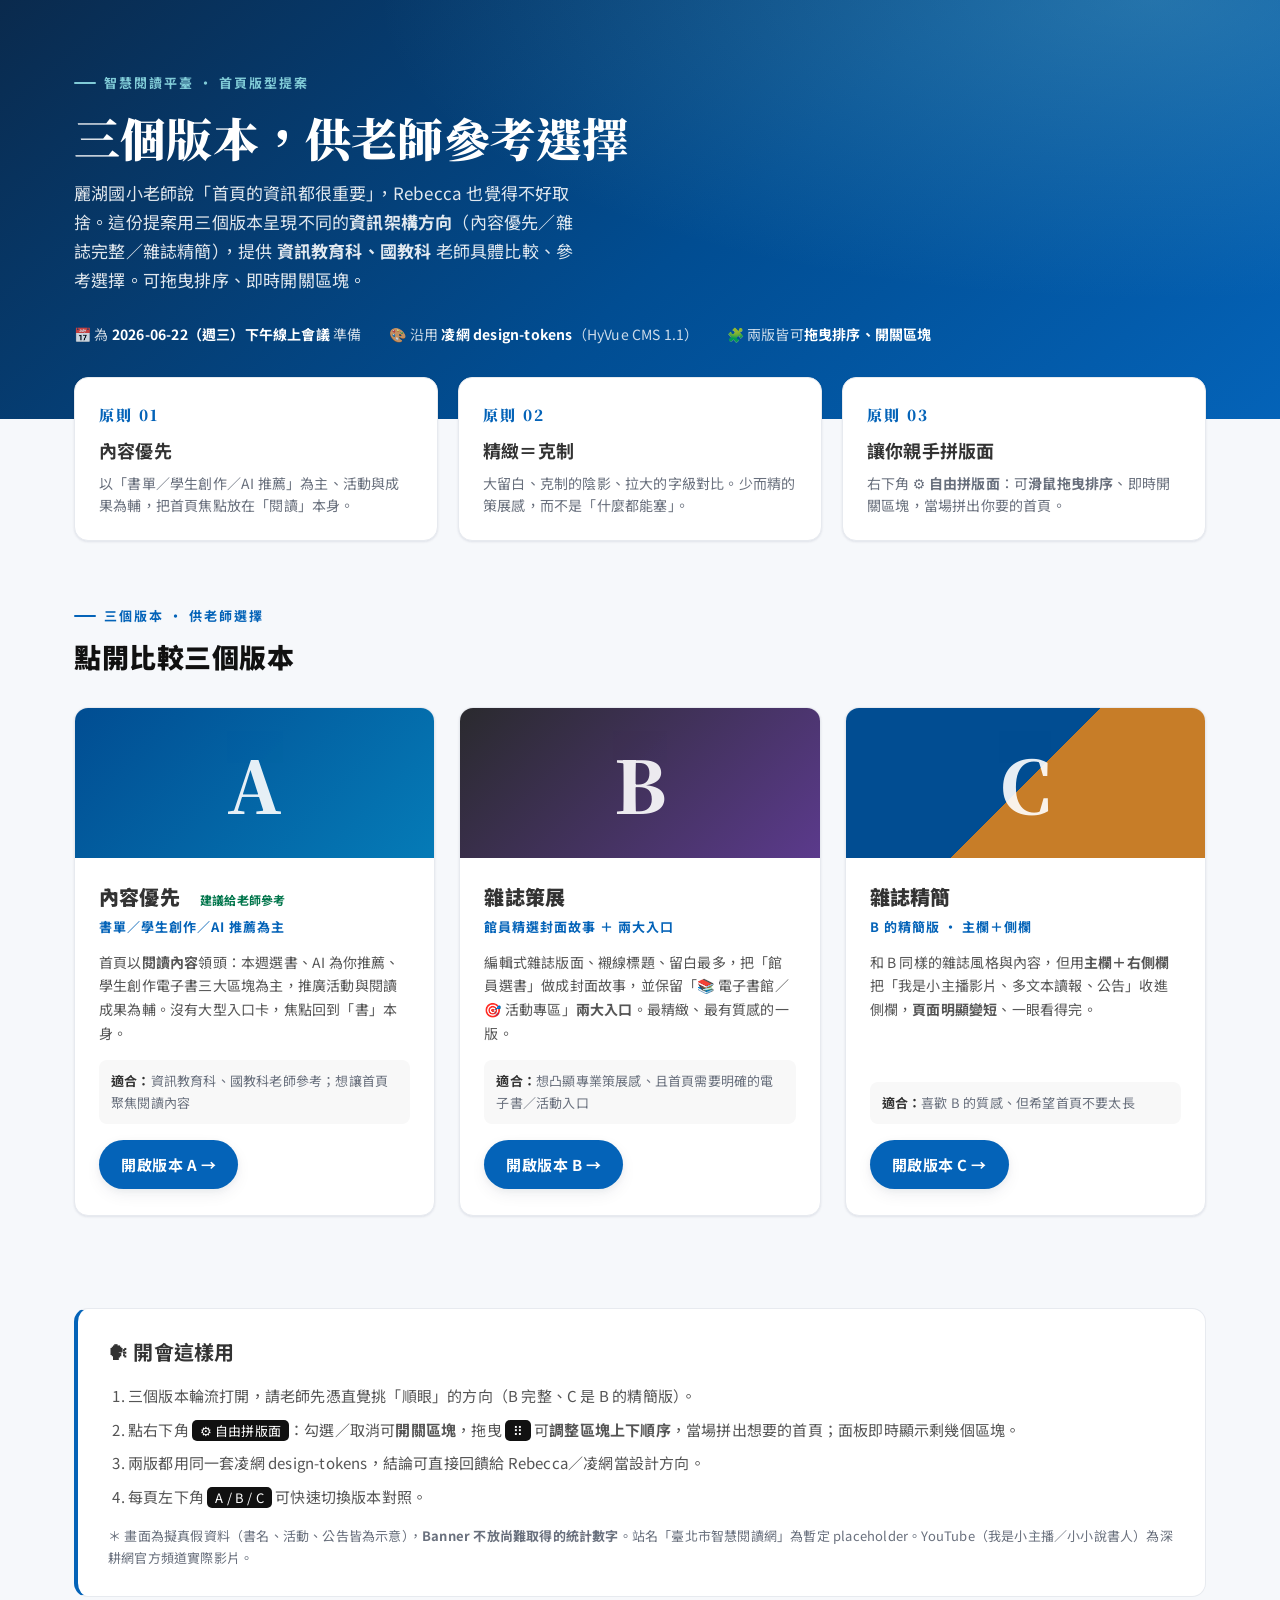
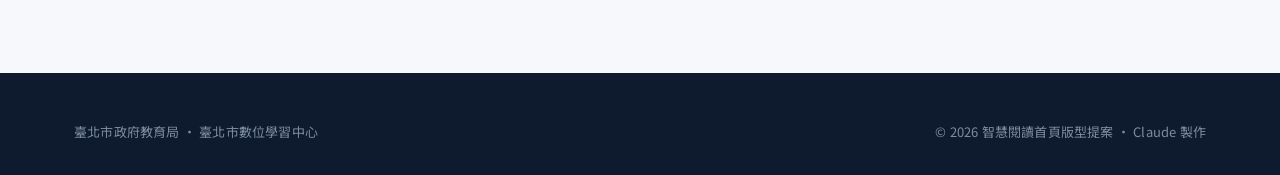
==== commit 573b252e: "新增版本 C：以 B 為基準的雜誌精簡版（主欄＋側欄） - 採深耕網『閱讀專欄 + 側欄』型式：主欄放閱讀專欄 2×2，右側欄收『我是小主播影片 / 多文本讀報清單 / 公告』 - 兩大入口與好站收進" ====
--- a/index.html
+++ b/index.html
@@ -28,7 +28,7 @@
   .principle h3 { margin: 8px 0 6px; font-size: 18px; }
   .principle p { margin: 0; font-size: 14px; color: var(--color-neutral-30); line-height: 1.6; }
 
-  .ver-cards { display: grid; grid-template-columns: repeat(2,1fr); gap: 24px; max-width: 860px; }
+  .ver-cards { display: grid; grid-template-columns: repeat(3,1fr); gap: 24px; }
   .ver-card { display: flex; flex-direction: column; overflow: hidden; padding: 0; }
   .ver-card__top { height: 150px; position: relative; display: grid; place-items: center; color: #fff; }
   .vt-a { background: linear-gradient(135deg, var(--color-primary-30), var(--color-secondary-60)); }
@@ -56,8 +56,8 @@
 <section class="cover-hero">
   <div class="container">
     <span class="eyebrow">智慧閱讀平臺 · 首頁版型提案</span>
-    <h1>兩種首頁版型，供老師參考選擇</h1>
-    <p>麗湖國小老師說「首頁的資訊都很重要」，Rebecca 也覺得不好取捨。這份提案不是把所有區塊塞進一頁，而是用兩種不同的<strong>資訊架構方向</strong>，提供 <b>資訊教育科、國教科</b> 老師具體比較、參考選擇。可拖曳排序、即時開關區塊。</p>
+    <h1>三個版本，供老師參考選擇</h1>
+    <p>麗湖國小老師說「首頁的資訊都很重要」，Rebecca 也覺得不好取捨。這份提案用三個版本呈現不同的<strong>資訊架構方向</strong>（內容優先／雜誌完整／雜誌精簡），提供 <b>資訊教育科、國教科</b> 老師具體比較、參考選擇。可拖曳排序、即時開關區塊。</p>
     <div class="meta-row">
       <span>📅 為 <b>2026-06-22（週三）下午線上會議</b> 準備</span>
       <span>🎨 沿用 <b>凌網 design-tokens</b>（HyVue CMS 1.1）</span>
@@ -76,7 +76,7 @@
 
 <section class="section">
   <div class="container">
-    <div class="section-head"><div><span class="eyebrow">兩種方向 · 供老師選擇</span><h2 class="section-title">點開比較兩個版本</h2></div></div>
+    <div class="section-head"><div><span class="eyebrow">三個版本 · 供老師選擇</span><h2 class="section-title">點開比較三個版本</h2></div></div>
     <div class="ver-cards">
 
       <a class="card ver-card" href="version-a.html">
@@ -101,6 +101,17 @@
         </div>
       </a>
 
+      <a class="card ver-card" href="version-c.html">
+        <div class="ver-card__top vt-c"><span class="ver-card__letter">C</span></div>
+        <div class="ver-card__body">
+          <div class="ver-card__name">雜誌精簡</div>
+          <div class="ver-card__strap">B 的精簡版 · 主欄＋側欄</div>
+          <p class="ver-card__desc">和 B 同樣的雜誌風格與內容，但用<strong>主欄＋右側欄</strong>把「我是小主播影片、多文本讀報、公告」收進側欄，<strong>頁面明顯變短</strong>、一眼看得完。</p>
+          <div class="ver-card__for"><b>適合：</b>喜歡 B 的質感、但希望首頁不要太長</div>
+          <span class="btn" style="align-self:flex-start">開啟版本 C →</span>
+        </div>
+      </a>
+
     </div>
   </div>
 </section>
@@ -110,10 +121,10 @@
     <div class="howto">
       <h2>🗣 開會這樣用</h2>
       <ol>
-        <li>兩個版本輪流打開，請老師先憑直覺挑「順眼」的方向。</li>
+        <li>三個版本輪流打開，請老師先憑直覺挑「順眼」的方向（B 完整、C 是 B 的精簡版）。</li>
         <li>點右下角 <kbd>⚙ 自由拼版面</kbd>：勾選／取消可<strong>開關區塊</strong>，拖曳 <kbd>⠿</kbd> 可<strong>調整區塊上下順序</strong>，當場拼出想要的首頁；面板即時顯示剩幾個區塊。</li>
         <li>兩版都用同一套凌網 design-tokens，結論可直接回饋給 Rebecca／凌網當設計方向。</li>
-        <li>每頁左下角 <kbd>A / B</kbd> 可快速切換版本對照。</li>
+        <li>每頁左下角 <kbd>A / B / C</kbd> 可快速切換版本對照。</li>
       </ol>
       <p style="margin:16px 0 0;font-size:13px;color:var(--color-neutral-30)">＊ 畫面為擬真假資料（書名、活動、公告皆為示意），<strong>Banner 不放尚難取得的統計數字</strong>。站名「臺北市智慧閱讀網」為暫定 placeholder。YouTube（我是小主播／小小說書人）為深耕網官方頻道實際影片。</p>
     </div>
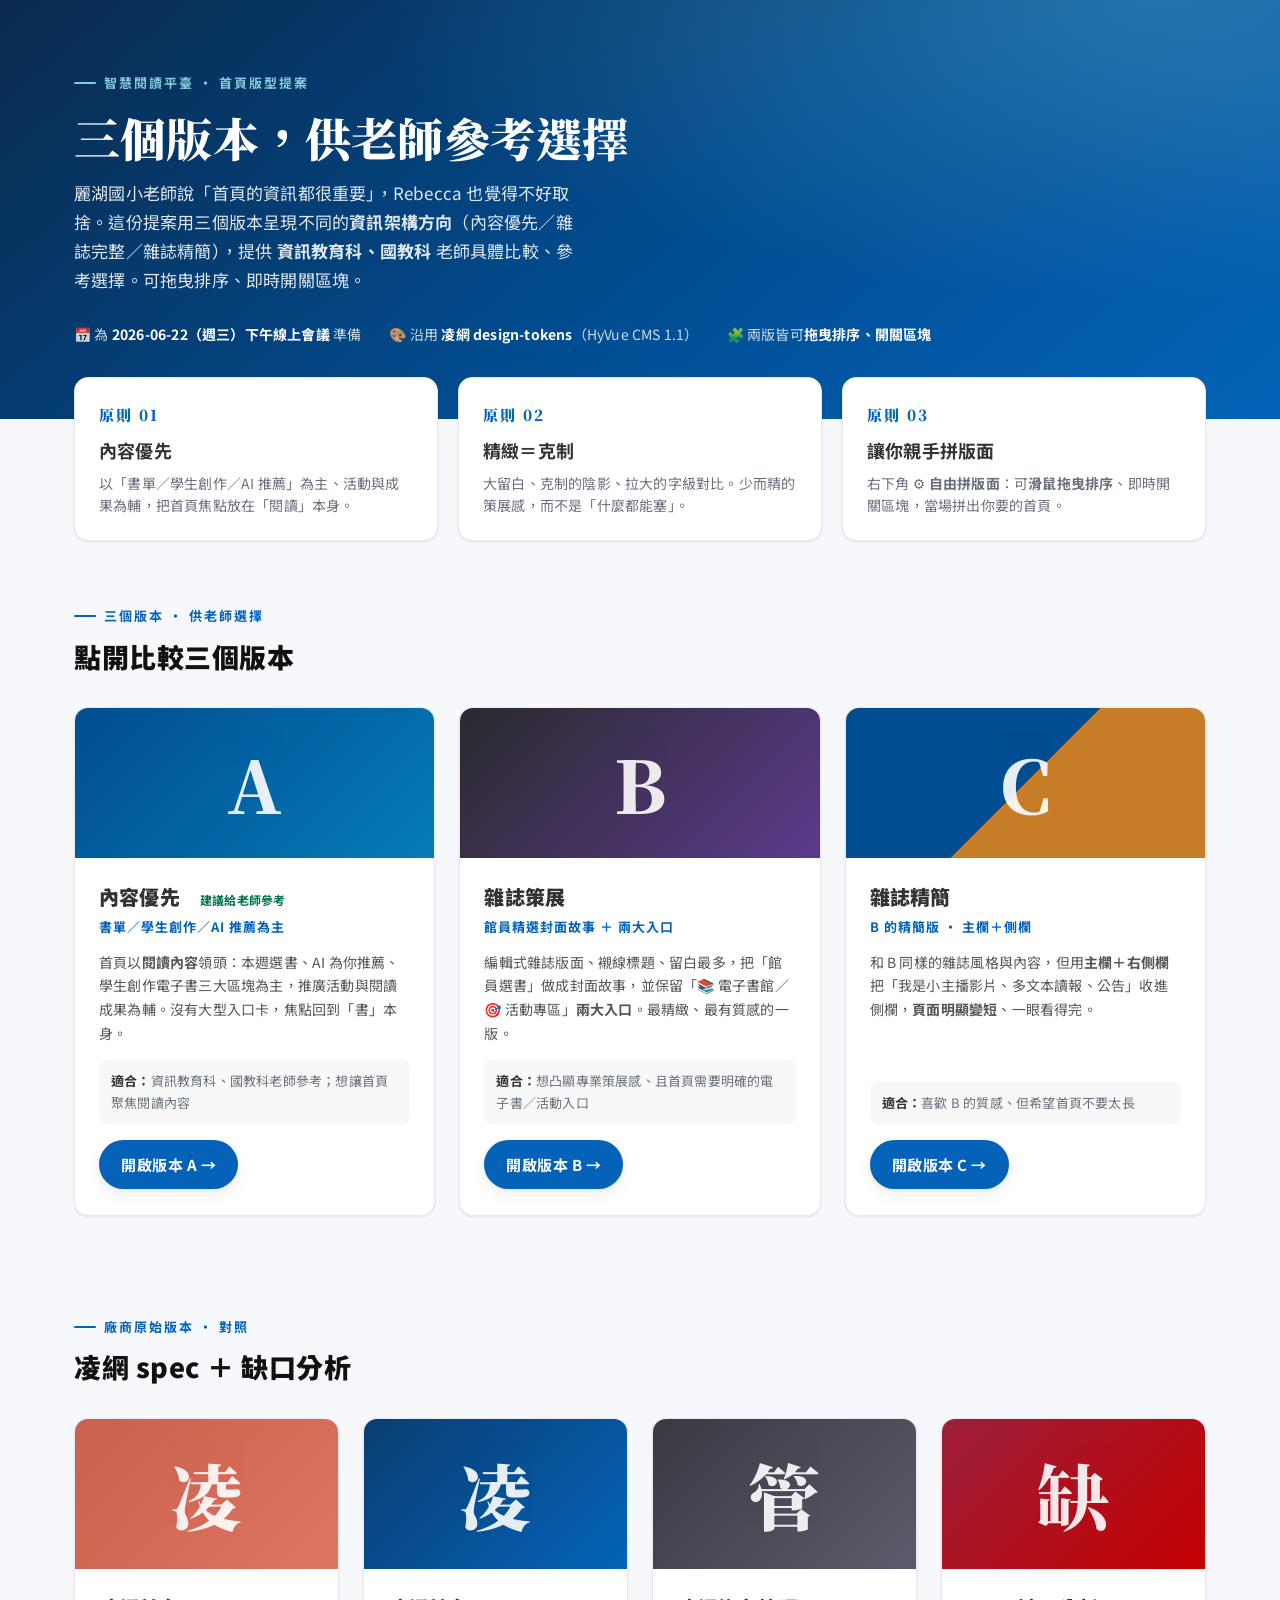
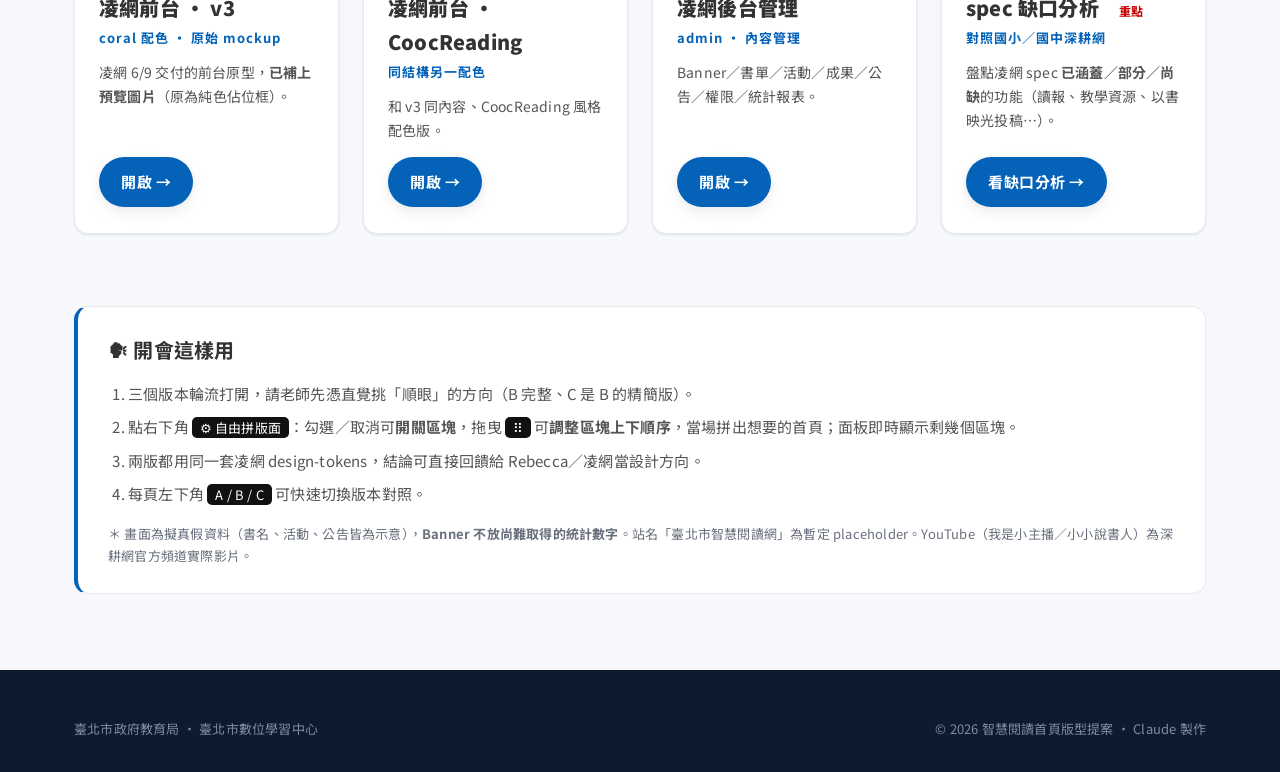
==== commit 68fed962: "新增凌網原始 spec（補預覽圖片、首頁可選）＋ spec 缺口分析頁 - spec-lingwang/：凌網 6/9 前後台 mockup（index/index-cooc/admin），以 spe" ====
--- a/index.html
+++ b/index.html
@@ -118,6 +118,55 @@
 
 <section class="section section--tight">
   <div class="container">
+    <div class="section-head"><div><span class="eyebrow">廠商原始版本 · 對照</span><h2 class="section-title">凌網 spec ＋ 缺口分析</h2></div></div>
+    <div class="ver-cards" style="grid-template-columns:repeat(4,1fr)">
+
+      <a class="card ver-card" href="spec-lingwang/index.html" target="_blank">
+        <div class="ver-card__top" style="background:linear-gradient(135deg,#c8614e,#e07560)"><span class="ver-card__letter">凌</span></div>
+        <div class="ver-card__body">
+          <div class="ver-card__name">凌網前台 · v3</div>
+          <div class="ver-card__strap">coral 配色 · 原始 mockup</div>
+          <p class="ver-card__desc" style="flex:1">凌網 6/9 交付的前台原型，<strong>已補上預覽圖片</strong>（原為純色佔位框）。</p>
+          <span class="btn" style="align-self:flex-start">開啟 →</span>
+        </div>
+      </a>
+
+      <a class="card ver-card" href="spec-lingwang/index-cooc.html" target="_blank">
+        <div class="ver-card__top" style="background:linear-gradient(135deg,#0a3d72,#0463b8)"><span class="ver-card__letter">凌</span></div>
+        <div class="ver-card__body">
+          <div class="ver-card__name">凌網前台 · CoocReading</div>
+          <div class="ver-card__strap">同結構另一配色</div>
+          <p class="ver-card__desc" style="flex:1">和 v3 同內容、CoocReading 風格配色版。</p>
+          <span class="btn" style="align-self:flex-start">開啟 →</span>
+        </div>
+      </a>
+
+      <a class="card ver-card" href="spec-lingwang/admin.html" target="_blank">
+        <div class="ver-card__top" style="background:linear-gradient(135deg,#3a3a44,#5b5b6b)"><span class="ver-card__letter">管</span></div>
+        <div class="ver-card__body">
+          <div class="ver-card__name">凌網後台管理</div>
+          <div class="ver-card__strap">admin · 內容管理</div>
+          <p class="ver-card__desc" style="flex:1">Banner／書單／活動／成果／公告／權限／統計報表。</p>
+          <span class="btn" style="align-self:flex-start">開啟 →</span>
+        </div>
+      </a>
+
+      <a class="card ver-card" href="spec-gaps.html">
+        <div class="ver-card__top" style="background:linear-gradient(135deg,#9c1f3a,#c40000)"><span class="ver-card__letter">缺</span></div>
+        <div class="ver-card__body">
+          <div class="ver-card__name">spec 缺口分析　<span style="font-size:12px;color:var(--color-error-dark);font-weight:700">重點</span></div>
+          <div class="ver-card__strap">對照國小／國中深耕網</div>
+          <p class="ver-card__desc" style="flex:1">盤點凌網 spec <strong>已涵蓋／部分／尚缺</strong>的功能（讀報、教學資源、以書映光投稿…）。</p>
+          <span class="btn" style="align-self:flex-start">看缺口分析 →</span>
+        </div>
+      </a>
+
+    </div>
+  </div>
+</section>
+
+<section class="section section--tight">
+  <div class="container">
     <div class="howto">
       <h2>🗣 開會這樣用</h2>
       <ol>
